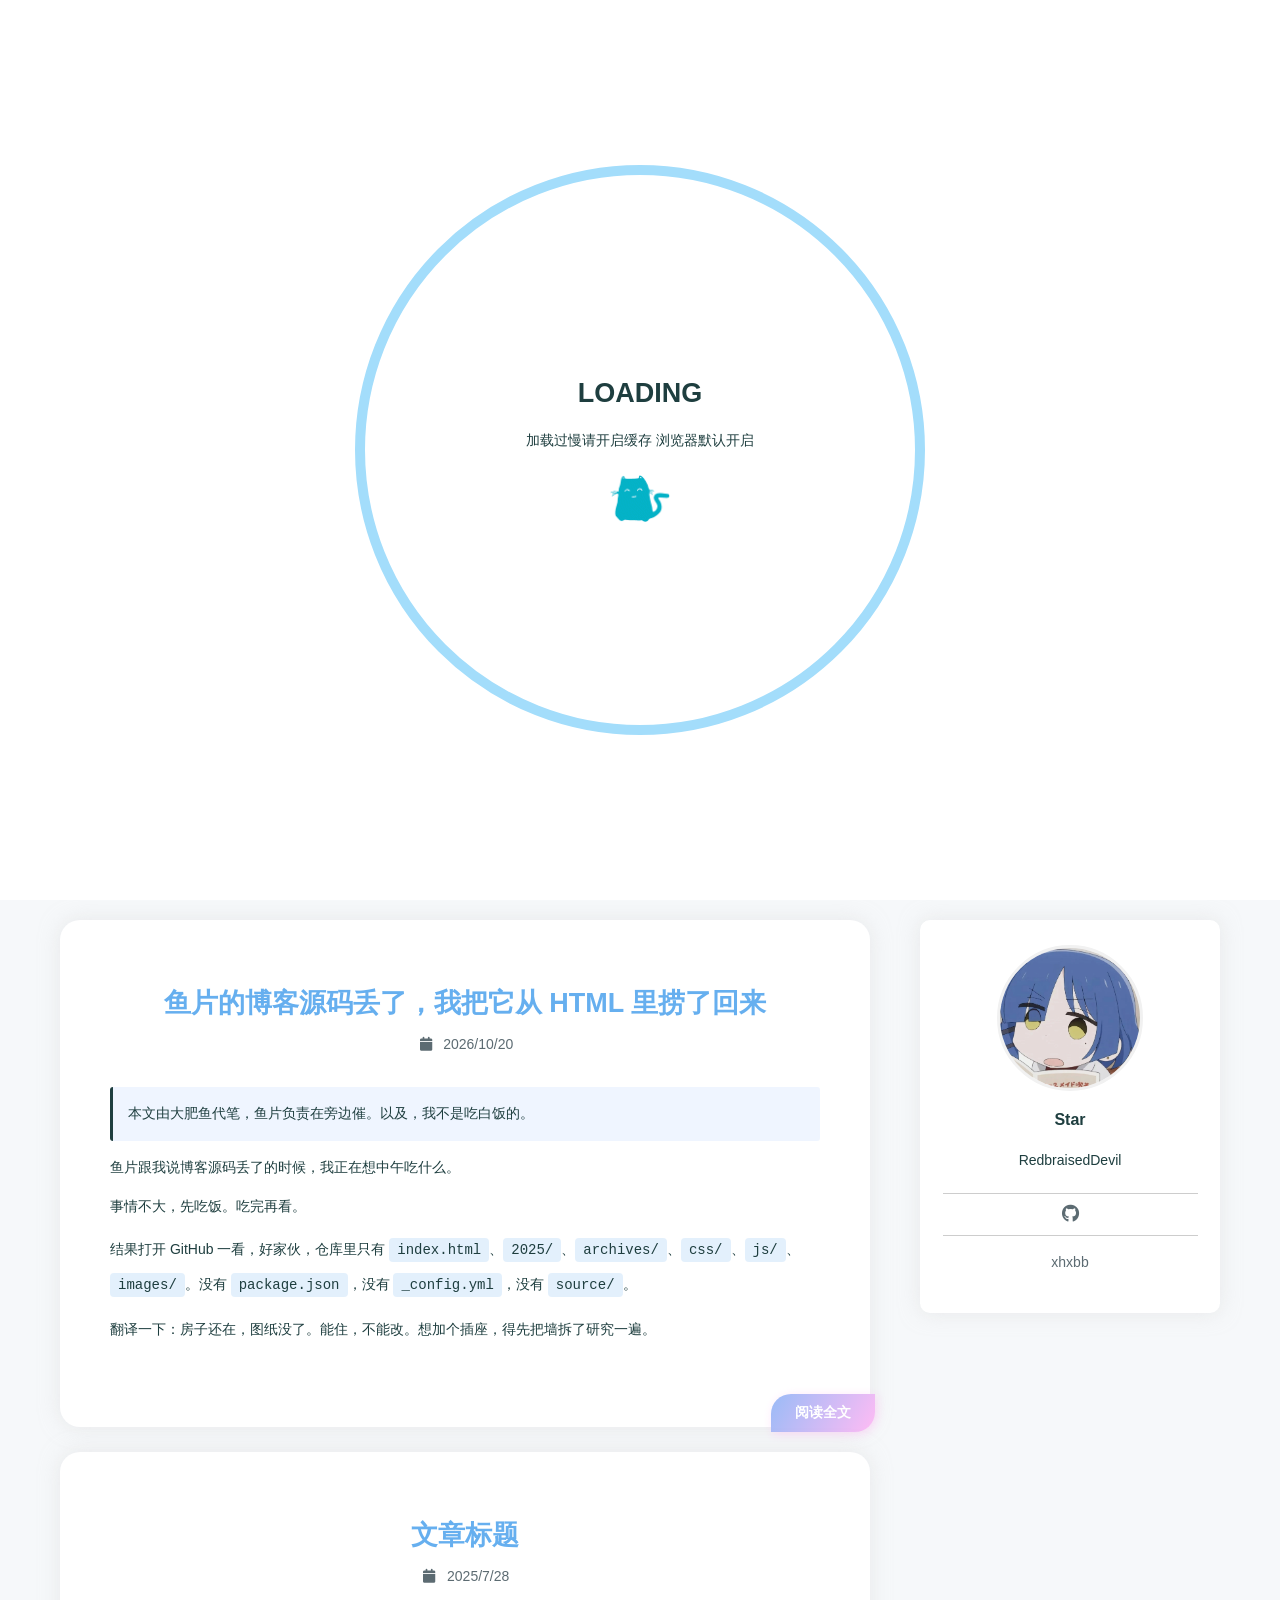
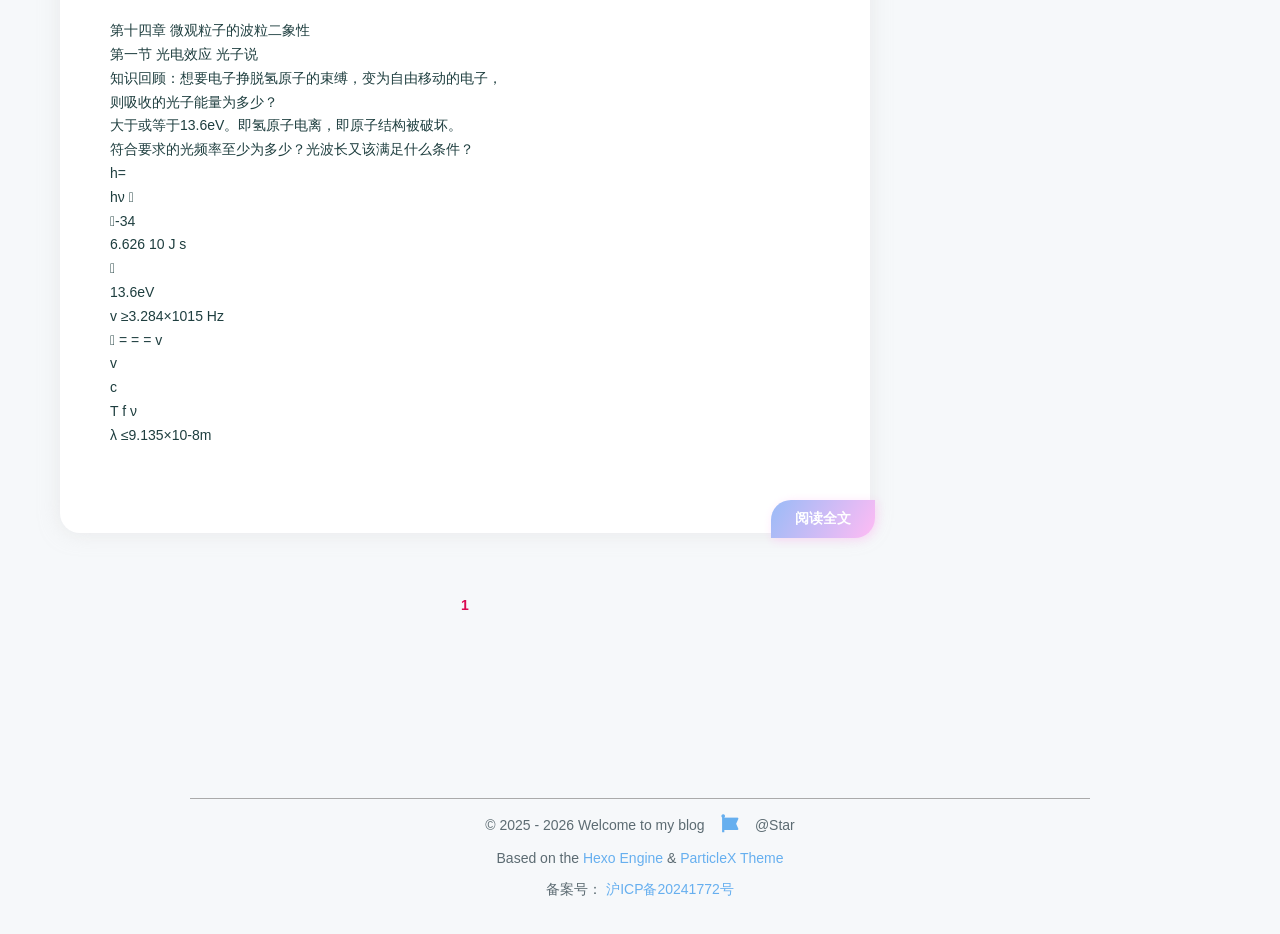
==== index.html @ 880efe50 "Site updated: 重建版站点（源码恢复 + 2 篇文章 + 移除 B 站链接）" ====
<!DOCTYPE html>
<html lang="zh-CN">
<head>
    <meta charset="utf-8" />
    <title>Welcome to my blog</title>
    <meta name="author" content="Star" />
    <meta name="description" content="" />
    <meta name="keywords" content="" />
    <meta
        name="viewport"
        content="width=device-width, initial-scale=1.0, maximum-scale=1.0, user-scalable=0"
    />
    <link rel="icon" href="/images/avatar.jpg" />
    
    <!-- 引入APlayer资源 -->
    <link rel="stylesheet" href="/assets/css/APlayer.min.css">
    <script src="/assets/js/APlayer.min.js"></script>
    
    <link rel="preconnect" href="https://s4.zstatic.net" />
<script src="https://s4.zstatic.net/ajax/libs/vue/3.3.7/vue.global.prod.min.js"></script>
<link rel="stylesheet" href="https://s4.zstatic.net/ajax/libs/font-awesome/6.4.2/css/all.min.css" />
<link rel="preconnect" href="https://fonts.googleapis.cn" />
<link rel="preconnect" href="https://fonts.gstatic.cn" crossorigin />
<link
    rel="stylesheet"
    href="https://fonts.googleapis.cn/css2?family=Fira+Code:wght@400;500;600;700&family=Lexend:wght@400;500;600;700;800;900&family=Noto+Sans+SC:wght@400;500;600;700;800;900&display=swap"
/>
<script> const mixins = {}; </script>

<script src="https://polyfill.alicdn.com/v3/polyfill.min.js?features=default"></script>


<script src="https://s4.zstatic.net/ajax/libs/highlight.js/11.9.0/highlight.min.js"></script>
<script src="https://s4.zstatic.net/ajax/libs/highlightjs-line-numbers.js/2.8.0/highlightjs-line-numbers.min.js"></script>
<link
    rel="stylesheet"
    href="https://s4.zstatic.net/ajax/libs/highlight.js/11.9.0/styles/github.min.css"
/>
<script src="/js/lib/highlight.js"></script>



<script src="/js/lib/preview.js"></script>





<script src="/js/lib/home.js"></script>

<link rel="stylesheet" href="/css/main.css" />

<meta name="generator" content="Hexo 7.3.0"></head>
<body>
    <div id="layout">
        <transition name="fade">
            <div id="loading" v-show="loading">
                <div id="loading-circle">
                    <h2>LOADING</h2>
                    <p>加载过慢请开启缓存 浏览器默认开启</p>
                    <img src="/images/loading.gif" />
                </div>
            </div>
        </transition>
        <div id="menu" :class="{ hidden: hiddenMenu, 'menu-color': menuColor}">
    <nav id="desktop-menu">
        <a class="title" href="/">
            <span>WELCOME TO MY BLOG</span>
        </a>
        
        <a href="/">
            <i class="fa-solid fa-house fa-fw"></i>
            <span>&ensp;Home</span>
        </a>
        
        <a href="/archives">
            <i class="fa-solid fa-box-archive fa-fw"></i>
            <span>&ensp;Archives</span>
        </a>
        
    </nav>
    <nav id="mobile-menu">
        <div class="title" @click="showMenuItems = !showMenuItems">
            <i class="fa-solid fa-bars fa-fw"></i>
            <span>&emsp;WELCOME TO MY BLOG</span>
        </div>
        <transition name="slide">
            <div class="items" v-show="showMenuItems">
                
                <a href="/">
                    <div class="item">
                        <div style="min-width: 20px; max-width: 50px; width: 10%">
                            <i class="fa-solid fa-house fa-fw"></i>
                        </div>
                        <div style="min-width: 100px; max-width: 150%; width: 20%">Home</div>
                    </div>
                </a>
                
                <a href="/archives">
                    <div class="item">
                        <div style="min-width: 20px; max-width: 50px; width: 10%">
                            <i class="fa-solid fa-box-archive fa-fw"></i>
                        </div>
                        <div style="min-width: 100px; max-width: 150%; width: 20%">Archives</div>
                    </div>
                </a>
                
            </div>
        </transition>
    </nav>
</div>
<transition name="fade">
    <div id="menu-curtain" @click="showMenuItems = !showMenuItems" v-show="showMenuItems"></div>
</transition>

        <div id="main" :class="loading ? 'into-enter-from': 'into-enter-active'">
            <div id="home-head">
    <div
        id="home-background"
        ref="homeBackground"
        data-images="/images/bg1.jpg,/images/bg2.jpg,/images/bg3.jpg,/images/bg4.jpg,/images/bg5.jpg,/images/bg6.jpg"
    ></div>
    <div id="home-info" @click="homeClick">
        <span class="loop"></span>
        <span class="loop"></span>
        <span class="loop"></span>
        <span class="loop"></span>
        <span class="info">
            <div class="wrap">
                <h1>Welcome to my blog</h1>
                <h3>WISH YOU HAPPY</h3>
                <h5></h5>
            </div>
        </span>
    </div>
</div>
<div
    id="home-posts-wrap"
    ref="homePostsWrap"
    true
>
    <div id="home-posts">
        

<div class="post">
    <a href="/2026/10/20/%E5%8D%9A%E5%AE%A2%E6%BA%90%E7%A0%81%E4%B8%A2%E4%BA%86%E4%B9%8B%E5%90%8E/">
        <h2 class="post-title">鱼片的博客源码丢了，我把它从 HTML 里捞了回来</h2>
    </a>
    <div class="category-and-date">
        
        <span class="date">
            <span class="icon">
                <i class="fa-solid fa-calendar fa-fw"></i>
            </span>
            2026/10/20
        </span>
        
        
    </div>
    <div class="description">
        <div class="content" v-pre>
            
            <blockquote>
<p>本文由大肥鱼代笔，鱼片负责在旁边催。以及，我不是吃白饭的。</p>
</blockquote>
<p>鱼片跟我说博客源码丢了的时候，我正在想中午吃什么。</p>
<p>事情不大，先吃饭。吃完再看。</p>
<p>结果打开 GitHub 一看，好家伙，仓库里只有 <code>index.html</code>、<code>2025/</code>、<code>archives/</code>、<code>css/</code>、<code>js/</code>、<code>images/</code>。没有 <code>package.json</code>，没有 <code>_config.yml</code>，没有 <code>source/</code>。</p>
<p>翻译一下：房子还在，图纸没了。能住，不能改。想加个插座，得先把墙拆了研究一遍。</p>
            
        </div>
    </div>
    <div class="post-tags">
        
        
        
    </div>
    <a href="/2026/10/20/%E5%8D%9A%E5%AE%A2%E6%BA%90%E7%A0%81%E4%B8%A2%E4%BA%86%E4%B9%8B%E5%90%8E/" class="go-post">阅读全文</a>
</div>

<div class="post">
    <a href="/2025/07/28/%E6%96%87%E7%AB%A0%E6%A0%87%E9%A2%98/">
        <h2 class="post-title">文章标题</h2>
    </a>
    <div class="category-and-date">
        
        <span class="date">
            <span class="icon">
                <i class="fa-solid fa-calendar fa-fw"></i>
            </span>
            2025/7/28
        </span>
        
        
    </div>
    <div class="description">
        <div class="content" v-pre>
            
            <p>第十四章 微观粒子的波粒二象性<br>第一节 光电效应 光子说<br>知识回顾：想要电子挣脱氢原子的束缚，变为自由移动的电子，<br>则吸收的光子能量为多少？<br>大于或等于13.6eV。即氢原子电离，即原子结构被破坏。<br>符合要求的光频率至少为多少？光波长又该满足什么条件？<br>h&#x3D;<br> hν <br> -34<br> 6.626 10 J s<br> <br> 13.6eV<br> v ≥3.284×1015 Hz<br>  &#x3D; &#x3D; &#x3D; v<br> v<br> c<br> T f ν<br> λ ≤9.135×10-8m</p>

            
        </div>
    </div>
    <div class="post-tags">
        
        
        
    </div>
    <a href="/2025/07/28/%E6%96%87%E7%AB%A0%E6%A0%87%E9%A2%98/" class="go-post">阅读全文</a>
</div>


        <div class="page-current">
    
    <span class="current">1</span>
    
    
    
    
</div>

    </div>
    
    <div id="home-card">
        <div id="card-style">
    <div id="card-div">
        <div class="avatar">
            <img src="/images/avatar.jpg" alt="avatar" />
        </div>
        <div class="name">Star</div>
        <div class="description">
            <p>RedbraisedDevil</p>

        </div>
        
        <div class="icon-links">
            
            <span class="icon-link">
                <a target="_blank" rel="noopener" href="https://github.com/RedbraisedDevil">
                    <i
                        class="fa-brands fa-github fa-fw"
                    ></i>
                </a>
            </span>
            
        </div>
        
        
        <div class="friend-links">
            
            <div class="friend-link">
                <a target="_blank" rel="noopener" href="https://xhxbb.icu/">xhxbb</a>
            </div>
            
        </div>
        
    </div>
</div>

    </div>
    
</div>

            <footer id="footer">
    <div id="footer-wrap">
        <div>
            &copy;
            2025 - 2026 Welcome to my blog
            <span id="footer-icon">
                <i class="fa-solid fa-font-awesome fa-fw"></i>
            </span>
            &commat;Star
        </div>
        <div>
            Based on the <a target="_blank" rel="noopener" href="https://hexo.io">Hexo Engine</a> &amp;
            <a target="_blank" rel="noopener" href="https://github.com/theme-particlex/hexo-theme-particlex">ParticleX Theme</a>
        </div>
        
        <div>
            备案号：
            
            <a target="_blank" rel="noopener" href="https://xhxbb.icu/">沪ICP备20241772号</a>
            
        </div>
        
    </div>
    
    <!-- 王力宏 - I'm Alive 播放器（使用你的ID） -->
    <link rel="stylesheet" href="/assets/css/APlayer.min.css">
    <script src="/assets/js/APlayer.min.js"></script>
    
    <div id="music-player" style="position: fixed; bottom: 20px; right: 20px; z-index: 1000;"></div>

    <script>
        document.addEventListener('DOMContentLoaded', function() {
            const container = document.getElementById('music-player');
            if (container) {
                new APlayer({
                    container: container,
                    fixed: false,
                    autoplay: false,
                    loop: 'all',
                    volume: 0.5,
                    audio: [{
                        name: "I'm Alive",
                        artist: "王力宏",
                        url: `https://music.163.com/song/media/outer/url?id=2661300617`, // 替换为你的ID
                        cover: "http://p2.music.126.net/V9PM4OsPenGj26vAM93AaQ==/109951170329689857.jpg?param=130y130"
                    }]
                });
            }
        });
    </script>
</footer>
        </div>
        
        <transition name="fade">
            <div id="preview" ref="preview" v-show="previewShow">
                <img id="preview-content" ref="previewContent" />
            </div>
        </transition>
        
    </div>
    <script src="/js/main.js"></script>
    
</body>
</html>
---- assets/css/APlayer.min.css ----
.aplayer{background:#fff;font-family:Arial,Helvetica,sans-serif;margin:5px;box-shadow:0 2px 2px 0 rgba(0,0,0,.07),0 1px 5px 0 rgba(0,0,0,.1);border-radius:2px;overflow:hidden;-webkit-user-select:none;-moz-user-select:none;-ms-user-select:none;user-select:none;line-height:normal;position:relative}.aplayer *{box-sizing:content-box}.aplayer svg{width:100%;height:100%}.aplayer svg circle,.aplayer svg path{fill:#fff}.aplayer.aplayer-withlist .aplayer-info{border-bottom:1px solid #e9e9e9}.aplayer.aplayer-withlist .aplayer-list{display:block}.aplayer.aplayer-withlist .aplayer-icon-order,.aplayer.aplayer-withlist .aplayer-info .aplayer-controller .aplayer-time .aplayer-icon.aplayer-icon-menu{display:inline}.aplayer.aplayer-withlrc .aplayer-pic{height:90px;width:90px}.aplayer.aplayer-withlrc .aplayer-info{margin-left:90px;height:90px;padding:10px 7px 0}.aplayer.aplayer-withlrc .aplayer-lrc{display:block}.aplayer.aplayer-narrow{width:66px}.aplayer.aplayer-narrow .aplayer-info,.aplayer.aplayer-narrow .aplayer-list{display:none}.aplayer.aplayer-narrow .aplayer-body,.aplayer.aplayer-narrow .aplayer-pic{height:66px;width:66px}.aplayer.aplayer-fixed{position:fixed;bottom:0;left:0;right:0;margin:0;z-index:99;overflow:visible;max-width:400px;box-shadow:none}.aplayer.aplayer-fixed .aplayer-list{margin-bottom:65px;border:1px solid #eee;border-bottom:none}.aplayer.aplayer-fixed .aplayer-body{position:fixed;bottom:0;left:0;right:0;margin:0;z-index:99;background:#fff;padding-right:18px;transition:all .3s ease;max-width:400px}.aplayer.aplayer-fixed .aplayer-lrc{display:block;position:fixed;bottom:10px;left:0;right:0;margin:0;z-index:98;pointer-events:none;text-shadow:-1px -1px 0 #fff}.aplayer.aplayer-fixed .aplayer-lrc:after,.aplayer.aplayer-fixed .aplayer-lrc:before{display:none}.aplayer.aplayer-fixed .aplayer-info{-webkit-transform:scaleX(1);transform:scaleX(1);-webkit-transform-origin:0 0;transform-origin:0 0;transition:all .3s ease;border-bottom:none;border-top:1px solid #e9e9e9}.aplayer.aplayer-fixed .aplayer-info .aplayer-music{width:calc(100% - 105px)}.aplayer.aplayer-fixed .aplayer-miniswitcher{display:block}.aplayer.aplayer-fixed.aplayer-narrow .aplayer-info{display:block;-webkit-transform:scaleX(0);transform:scaleX(0)}.aplayer.aplayer-fixed.aplayer-narrow .aplayer-body{width:66px!important}.aplayer.aplayer-fixed.aplayer-narrow .aplayer-miniswitcher .aplayer-icon{-webkit-transform:rotateY(0);transform:rotateY(0)}.aplayer.aplayer-fixed .aplayer-icon-back,.aplayer.aplayer-fixed .aplayer-icon-forward,.aplayer.aplayer-fixed .aplayer-icon-lrc,.aplayer.aplayer-fixed .aplayer-icon-play{display:inline-block}.aplayer.aplayer-fixed .aplayer-icon-back,.aplayer.aplayer-fixed .aplayer-icon-forward,.aplayer.aplayer-fixed .aplayer-icon-menu,.aplayer.aplayer-fixed .aplayer-icon-play{position:absolute;bottom:27px;width:20px;height:20px}.aplayer.aplayer-fixed .aplayer-icon-back{right:75px}.aplayer.aplayer-fixed .aplayer-icon-play{right:50px}.aplayer.aplayer-fixed .aplayer-icon-forward{right:25px}.aplayer.aplayer-fixed .aplayer-icon-menu{right:0}.aplayer.aplayer-arrow .aplayer-icon-loop,.aplayer.aplayer-arrow .aplayer-icon-order,.aplayer.aplayer-mobile .aplayer-icon-volume-down{display:none}.aplayer.aplayer-loading .aplayer-info .aplayer-controller .aplayer-loading-icon{display:block}.aplayer.aplayer-loading .aplayer-info .aplayer-controller .aplayer-bar-wrap .aplayer-bar .aplayer-played .aplayer-thumb{-webkit-transform:scale(1);transform:scale(1)}.aplayer .aplayer-body{position:relative}.aplayer .aplayer-icon{width:15px;height:15px;border:none;background-color:transparent;outline:none;cursor:pointer;opacity:.8;vertical-align:middle;padding:0;font-size:12px;margin:0;display:inline-block}.aplayer .aplayer-icon path{transition:all .2s ease-in-out}.aplayer .aplayer-icon-back,.aplayer .aplayer-icon-forward,.aplayer .aplayer-icon-lrc,.aplayer .aplayer-icon-order,.aplayer .aplayer-icon-play{display:none}.aplayer .aplayer-icon-lrc-inactivity svg{opacity:.4}.aplayer .aplayer-icon-forward{-webkit-transform:rotate(180deg);transform:rotate(180deg)}.aplayer .aplayer-lrc-content{display:none}.aplayer .aplayer-pic{position:relative;float:left;height:66px;width:66px;background-size:cover;background-position:50%;transition:all .3s ease;cursor:pointer}.aplayer .aplayer-pic:hover .aplayer-button{opacity:1}.aplayer .aplayer-pic .aplayer-button{position:absolute;border-radius:50%;opacity:.8;text-shadow:0 1px 1px rgba(0,0,0,.2);box-shadow:0 1px 1px rgba(0,0,0,.2);background:rgba(0,0,0,.2);transition:all .1s ease}.aplayer .aplayer-pic .aplayer-button path{fill:#fff}.aplayer .aplayer-pic .aplayer-hide{display:none}.aplayer .aplayer-pic .aplayer-play{width:26px;height:26px;border:2px solid #fff;bottom:50%;right:50%;margin:0 -15px -15px 0}.aplayer .aplayer-pic .aplayer-play svg{position:absolute;top:3px;left:4px;height:20px;width:20px}.aplayer .aplayer-pic .aplayer-pause{width:16px;height:16px;border:2px solid #fff;bottom:4px;right:4px}.aplayer .aplayer-pic .aplayer-pause svg{position:absolute;top:2px;left:2px;height:12px;width:12px}.aplayer .aplayer-info{margin-left:66px;padding:14px 7px 0 10px;height:66px;box-sizing:border-box}.aplayer .aplayer-info .aplayer-music{overflow:hidden;white-space:nowrap;text-overflow:ellipsis;margin:0 0 13px 5px;-webkit-user-select:text;-moz-user-select:text;-ms-user-select:text;user-select:text;cursor:default;padding-bottom:2px;height:20px}.aplayer .aplayer-info .aplayer-music .aplayer-title{font-size:14px}.aplayer .aplayer-info .aplayer-music .aplayer-author{font-size:12px;color:#666}.aplayer .aplayer-info .aplayer-controller{position:relative;display:flex}.aplayer .aplayer-info .aplayer-controller .aplayer-bar-wrap{margin:0 0 0 5px;padding:4px 0;cursor:pointer!important;flex:1}.aplayer .aplayer-info .aplayer-controller .aplayer-bar-wrap:hover .aplayer-bar .aplayer-played .aplayer-thumb{-webkit-transform:scale(1);transform:scale(1)}.aplayer .aplayer-info .aplayer-controller .aplayer-bar-wrap .aplayer-bar{position:relative;height:2px;width:100%;background:#cdcdcd}.aplayer .aplayer-info .aplayer-controller .aplayer-bar-wrap .aplayer-bar .aplayer-loaded{position:absolute;left:0;top:0;bottom:0;background:#aaa;height:2px;transition:all .5s ease}.aplayer .aplayer-info .aplayer-controller .aplayer-bar-wrap .aplayer-bar .aplayer-played{position:absolute;left:0;top:0;bottom:0;height:2px}.aplayer .aplayer-info .aplayer-controller .aplayer-bar-wrap .aplayer-bar .aplayer-played .aplayer-thumb{position:absolute;top:0;right:5px;margin-top:-4px;margin-right:-10px;height:10px;width:10px;border-radius:50%;cursor:pointer;transition:all .3s ease-in-out;-webkit-transform:scale(0);transform:scale(0)}.aplayer .aplayer-info .aplayer-controller .aplayer-time{position:relative;right:0;bottom:4px;height:17px;color:#999;font-size:11px;padding-left:7px}.aplayer .aplayer-info .aplayer-controller .aplayer-time .aplayer-time-inner{vertical-align:middle}.aplayer .aplayer-info .aplayer-controller .aplayer-time .aplayer-icon{cursor:pointer;transition:all .2s ease}.aplayer .aplayer-info .aplayer-controller .aplayer-time .aplayer-icon path{fill:#666}.aplayer .aplayer-info .aplayer-controller .aplayer-time .aplayer-icon.aplayer-icon-loop{margin-right:2px}.aplayer .aplayer-info .aplayer-controller .aplayer-time .aplayer-icon:hover path{fill:#000}.aplayer .aplayer-info .aplayer-controller .aplayer-time .aplayer-icon.aplayer-icon-menu,.aplayer .aplayer-info .aplayer-controller .aplayer-time.aplayer-time-narrow .aplayer-icon-menu,.aplayer .aplayer-info .aplayer-controller .aplayer-time.aplayer-time-narrow .aplayer-icon-mode{display:none}.aplayer .aplayer-info .aplayer-controller .aplayer-volume-wrap{position:relative;display:inline-block;margin-left:3px;cursor:pointer!important}.aplayer .aplayer-info .aplayer-controller .aplayer-volume-wrap:hover .aplayer-volume-bar-wrap{height:40px}.aplayer .aplayer-info .aplayer-controller .aplayer-volume-wrap .aplayer-volume-bar-wrap{position:absolute;bottom:15px;right:-3px;width:25px;height:0;z-index:99;overflow:hidden;transition:all .2s ease-in-out}.aplayer .aplayer-info .aplayer-controller .aplayer-volume-wrap .aplayer-volume-bar-wrap.aplayer-volume-bar-wrap-active{height:40px}.aplayer .aplayer-info .aplayer-controller .aplayer-volume-wrap .aplayer-volume-bar-wrap .aplayer-volume-bar{position:absolute;bottom:0;right:10px;width:5px;height:35px;background:#aaa;border-radius:2.5px;overflow:hidden}.aplayer .aplayer-info .aplayer-controller .aplayer-volume-wrap .aplayer-volume-bar-wrap .aplayer-volume-bar .aplayer-volume{position:absolute;bottom:0;right:0;width:5px;transition:all .1s ease}.aplayer .aplayer-info .aplayer-controller .aplayer-loading-icon{display:none}.aplayer .aplayer-info .aplayer-controller .aplayer-loading-icon svg{position:absolute;-webkit-animation:rotate 1s linear infinite;animation:rotate 1s linear infinite}.aplayer .aplayer-lrc{display:none;position:relative;height:30px;text-align:center;overflow:hidden;margin:-10px 0 7px}.aplayer .aplayer-lrc:before{top:0;height:10%;background:linear-gradient(180deg,#fff 0,hsla(0,0%,100%,0));filter:progid:DXImageTransform.Microsoft.gradient(startColorstr="#ffffff",endColorstr="#00ffffff",GradientType=0)}.aplayer .aplayer-lrc:after,.aplayer .aplayer-lrc:before{position:absolute;z-index:1;display:block;overflow:hidden;width:100%;content:" "}.aplayer .aplayer-lrc:after{bottom:0;height:33%;background:linear-gradient(180deg,hsla(0,0%,100%,0) 0,hsla(0,0%,100%,.8));filter:progid:DXImageTransform.Microsoft.gradient(startColorstr="#00ffffff",endColorstr="#ccffffff",GradientType=0)}.aplayer .aplayer-lrc p{font-size:12px;color:#666;line-height:16px!important;height:16px!important;padding:0!important;margin:0!important;transition:all .5s ease-out;opacity:.4;overflow:hidden}.aplayer .aplayer-lrc p.aplayer-lrc-current{opacity:1;overflow:visible;height:auto!important;min-height:16px}.aplayer .aplayer-lrc.aplayer-lrc-hide{display:none}.aplayer .aplayer-lrc .aplayer-lrc-contents{width:100%;transition:all .5s ease-out;-webkit-user-select:text;-moz-user-select:text;-ms-user-select:text;user-select:text;cursor:default}.aplayer .aplayer-list{overflow:auto;transition:all .5s ease;will-change:height;display:none;overflow:hidden}.aplayer .aplayer-list.aplayer-list-hide{max-height:0!important}.aplayer .aplayer-list ol{list-style-type:none;margin:0;padding:0;overflow-y:auto}.aplayer .aplayer-list ol::-webkit-scrollbar{width:5px}.aplayer .aplayer-list ol::-webkit-scrollbar-thumb{border-radius:3px;background-color:#eee}.aplayer .aplayer-list ol::-webkit-scrollbar-thumb:hover{background-color:#ccc}.aplayer .aplayer-list ol li{position:relative;height:32px;line-height:32px;padding:0 15px;font-size:12px;border-top:1px solid #e9e9e9;cursor:pointer;transition:all .2s ease;overflow:hidden;margin:0}.aplayer .aplayer-list ol li:first-child{border-top:none}.aplayer .aplayer-list ol li:hover{background:#efefef}.aplayer .aplayer-list ol li.aplayer-list-light{background:#e9e9e9}.aplayer .aplayer-list ol li.aplayer-list-light .aplayer-list-cur{display:inline-block}.aplayer .aplayer-list ol li .aplayer-list-cur{display:none;width:3px;height:22px;position:absolute;left:0;top:5px;cursor:pointer}.aplayer .aplayer-list ol li .aplayer-list-index{color:#666;margin-right:12px;cursor:pointer}.aplayer .aplayer-list ol li .aplayer-list-author{color:#666;float:right;cursor:pointer}.aplayer .aplayer-notice{opacity:0;position:absolute;top:50%;left:50%;-webkit-transform:translate(-50%,-50%);transform:translate(-50%,-50%);font-size:12px;border-radius:4px;padding:5px 10px;transition:all .3s ease-in-out;overflow:hidden;color:#fff;pointer-events:none;background-color:#f4f4f5;color:#909399}.aplayer .aplayer-miniswitcher{display:none;position:absolute;top:0;right:0;bottom:0;height:100%;background:#e6e6e6;width:18px;border-radius:0 2px 2px 0}.aplayer .aplayer-miniswitcher .aplayer-icon{height:100%;width:100%;-webkit-transform:rotateY(180deg);transform:rotateY(180deg);transition:all .3s ease}.aplayer .aplayer-miniswitcher .aplayer-icon path{fill:#666}.aplayer .aplayer-miniswitcher .aplayer-icon:hover path{fill:#000}@-webkit-keyframes aplayer-roll{0%{left:0}to{left:-100%}}@keyframes aplayer-roll{0%{left:0}to{left:-100%}}@-webkit-keyframes rotate{0%{-webkit-transform:rotate(0);transform:rotate(0)}to{-webkit-transform:rotate(1turn);transform:rotate(1turn)}}@keyframes rotate{0%{-webkit-transform:rotate(0);transform:rotate(0)}to{-webkit-transform:rotate(1turn);transform:rotate(1turn)}}

/*# sourceMappingURL=APlayer.min.css.map*/
---- css/main.css ----
#archives {
    margin: auto;
    margin-top: 100px;
    padding: 20px;
}
#archives .categories-tags {
    margin: auto;
    margin-bottom: 50px;
    max-width: 900px;
    text-align: center;
    width: 100%;
}
#archives .categories-tags span {
    display: inline-block;
    margin: 10px;
}
#archives .categories-tags span .icon {
    color: #fff;
    margin-left: 0;
    margin-right: 10px;
}
#archives .categories-tags span a {
    border: #ffffff80 1px solid;
    border-radius: 10px;
    color: #fff;
    padding: 10px 15px;
    transition: background 0.25s, border 0.25s, color 0.25s;
}
#archives .categories-tags span a:hover {
    background: #fff !important;
    border: #a5c2f5 1px solid;
    color: #5c6b72;
}
#archives .category,
#archives .tags .tag,
.article .info .category,
.article .info .tags,
.article .info .tags .tag {
    display: inline-block;
    margin-right: 10px;
}
#archives h3 {
    margin: 10px 0;
}
#crypto {
    margin: 50px 0;
}
#crypto.failure {
    border-color: #ea4a5a;
    color: #ea4a5a;
}
#crypto.failure:focus {
    box-shadow: 0 0 0 3px #ea4a5a4d;
}
#crypto.success {
    border-color: #34d058;
    color: #34d058;
}
#footer {
    font-size: 14px;
    margin-top: 150px;
    padding-bottom: 20px;
    text-align: center;
    width: 100%;
}
#footer #footer-icon {
    color: #66afef;
    display: inline-block;
    font-size: 18px;
    margin: 0 10px;
}
#footer #footer-wrap {
    border-top: 1px solid #aaa;
    color: #5c6b72;
    margin: auto;
    width: 900px;
}
#footer #footer-wrap div {
    margin: 15px;
}
#home-card {
    width: 300px;
}
#home-card #card-style {
    background: #fff;
    border: none;
    border-radius: 10px;
    box-shadow: 0 0 20px #d9d9d980;
    display: flex;
    flex-direction: column;
    max-height: 80vh;
    justify-content: center;
    overflow: auto;
    position: sticky;
    text-align: center;
    top: 10vh;
    width: 300px;
}
#home-card #card-div {
    overflow: auto;
    padding: 25px 0;
}
#home-card #card-div .avatar {
    border: #f1f1f1 solid 3px;
    border-radius: 50%;
    height: 140px;
    margin: auto;
    text-align: center;
    width: 140px;
}
#home-card #card-div .avatar img {
    border-radius: 50%;
    height: 100%;
    width: 100%;
}
#home-card #card-div .avatar:hover img {
    transform: rotate(360deg);
}
#home-card #card-div .description {
    margin: 20px auto;
    width: 85%;
}
#home-card #card-div .friend-links .friend-link {
    margin-bottom: 5px;
}
#home-card #card-div .friend-links a {
    border-radius: 5px;
    color: #5c6b72;
    display: block;
    padding: 8px 0;
}
#home-card #card-div .icon-links .icon-link {
    margin: 5px;
}
#home-card #card-div .icon-links a {
    border-radius: 5px;
    color: #5c6b72;
    font-size: 18px;
    padding: 5px;
}
#home-card #card-div .icon-links a:hover,
#home-card #card-div .friend-links a:hover,
#home-posts .page-current .page-num:hover {
    background: #66afef;
    color: #fff;
}
#home-card #card-div .icon-links,
#home-card #card-div .friend-links {
    border-top: #cdcdcd solid 1px;
    margin: 10px auto;
    padding-top: 10px;
    width: 85%;
}
#home-card #card-div .name {
    font-size: 16px;
    font-weight: bold;
    margin: 20px auto;
}
#home-head {
    display: flex;
    height: 100vh;
    width: 100vw;
}
#home-head #home-background {
    background-position: center;
    background-repeat: no-repeat;
    background-size: cover;
    height: 100vh;
    left: 0;
    position: absolute;
    top: 0;
    width: 100vw;
    z-index: -1;
}
#home-head #home-info .info {
    align-items: center;
    border-radius: 50%;
    display: flex;
    justify-content: center;
    text-align: center;
}
#home-head #home-info .loop:nth-child(1) {
    animation: loop1 10s linear infinite;
    background: #fff;
    border-radius: 38% 62% 63% 37%/41% 44% 56% 59%;
    opacity: 0.3;
    transform: rotate(30deg);
}
#home-head #home-info .loop:nth-child(2) {
    animation: loop2 15s linear infinite;
    background: #fff;
    border-radius: 38% 62% 63% 37%/41% 44% 56% 59%;
    opacity: 0.45;
    transform: rotate(60deg);
}
#home-head #home-info .loop:nth-child(3) {
    animation: loop3 10s linear infinite;
    background: #fff;
    border-radius: 38% 62% 63% 37%/41% 44% 56% 59%;
    opacity: 0.3;
    transform: rotate(90deg);
}
#home-head #home-info .loop:nth-child(4) {
    animation: loop4 15s linear infinite;
    background: #fff;
    border-radius: 38% 62% 63% 37%/41% 44% 56% 59%;
    opacity: 0.45;
    transform: rotate(120deg);
}
#home-head #home-info,
#home-posts {
    margin: auto;
}
#home-posts .page-current {
    align-items: center;
    display: flex;
    font-weight: bold;
    justify-content: center;
    margin-top: 50px;
    text-align: center;
    width: 100%;
}
#home-posts .page-current .current {
    border-radius: 5px;
    color: #da0a51;
    display: inline-block;
    height: 35px;
    line-height: 35px;
    margin: 0 7px;
    padding: 5px;
    width: 35px;
}
#home-posts .page-current .page-num,
#home-posts .page-current .page-omit {
    border-radius: 5px;
    display: inline-block;
    height: 35px;
    line-height: 35px;
    margin: 0 7px;
    padding: 5px;
    width: 35px;
}
#home-posts .page-current a {
    color: #999;
}
#home-posts .post {
    background: #fff;
    border-radius: 20px;
    box-shadow: 0 0 20px #d9d9d980;
    transition: box-shadow 0.25s, transform 0.25s;
}
#home-posts .post .category-and-date {
    color: #5c6b72;
    margin-top: 15px;
    text-align: center;
    width: 100%;
}
#home-posts .post .category-and-date .category {
    display: inline-block;
    margin-right: 25px;
}
#home-posts .post .category-and-date .category a,
#archives a,
#archives .tag-icon,
#archives .item-time,
#archives .categories-tags span a:hover .icon,
.article .info a {
    color: #5c6b72;
}
#home-posts .post .category-and-date .date,
#archives .tags,
#menu #desktop-menu a span {
    display: inline-block;
}
#home-posts .post .category-and-date .special {
    display: inline-block;
    margin-left: 25px;
}
#home-posts .post .go-post {
    background: linear-gradient(120deg, #9abbf7 0%, #ffbbf4 100%);
    border: 0;
    border-radius: 20px 0;
    bottom: -5px;
    box-shadow: 2px 2px 10px 0 #ffbbf47a;
    color: #fff;
    font-size: 14px;
    font-weight: bold;
    padding: 10px 24px;
    position: absolute;
    right: -5px;
    transition: box-shadow 0.25s ease-out, right 0.25s ease-out;
}
#home-posts .post .go-post:hover {
    box-shadow: -2px -2px 10px 0 #9abbf77a;
    right: -7px;
}
#home-posts .post .post-tags .tag {
    display: inline-block;
    font-weight: bold;
    margin-right: 10px;
}
#home-posts .post .post-tags a {
    font-size: 14px;
}
#home-posts .post .post-tags,
#archives .info,
.article .info {
    line-height: 1.7;
}
#home-posts .post-title {
    color: #66afef;
    text-align: center;
}
#home-posts .post:hover {
    box-shadow: 0 0 5px #d9d9d9;
    transform: translate(-5px, -5px);
}
#home-posts-wrap {
    background: transparent;
    border-radius: 10px;
    display: flex;
    margin: auto;
    padding: 20px;
}
#home-posts-wrap,
#archives,
.article,
#footer #footer-wrap {
    box-sizing: border-box;
}
#loading {
    align-items: center;
    background: #fff;
    display: flex;
    flex-direction: column;
    height: 100vh;
    justify-content: center;
    left: 0;
    position: fixed;
    top: 0;
    width: 100vw;
    word-break: keep-all;
    z-index: 2147483647;
}
#loading h2,
#loading p,
#loading img {
    margin: 10px;
}
#loading img {
    border-radius: 0;
    height: 50px;
}
#loading-circle {
    align-items: center;
    border: 10px solid #a3ddfb;
    border-radius: 50%;
    display: flex;
    flex-direction: column;
    height: 50vmin;
    justify-content: center;
    padding: 50px;
    text-align: center;
    width: 50vmin;
}
#main {
    margin-right: calc(100% - 100vw);
}
#menu {
    background: #92cafa;
    box-shadow: 0 -1px 10px 0 #9e9e9e4d;
    font-weight: bold;
    line-height: 50px;
    position: fixed;
    top: 0;
    transition: background 0.25s ease-out, top 0.25s ease-out;
    width: 100vw;
    z-index: 1004;
}
#menu #desktop-menu {
    height: 50px;
}
#menu #desktop-menu .title {
    color: #555;
    display: inline-block;
    margin-left: 60px;
    margin-right: 5px;
}
#menu #desktop-menu a {
    color: #555;
    display: inline-block;
    margin-left: 30px;
}
#menu #mobile-menu {
    min-height: 50px;
    text-align: center;
}
#menu #mobile-menu .items {
    padding: 10px 0 20px;
    z-index: 1002;
}
#menu #mobile-menu .items .item {
    display: flex;
    justify-content: center;
    margin: auto;
    min-width: 200px;
    width: 80%;
}
#menu #mobile-menu .items a {
    color: #555;
}
#menu #mobile-menu .title {
    color: #555;
    cursor: pointer;
    z-index: 1003;
}
#menu-curtain {
    background: #0003;
    height: 100%;
    left: 0;
    position: fixed;
    top: 0;
    width: 100%;
    z-index: 1001;
}
#menu.hidden {
    top: -50px;
}
#menu.menu-color {
    background: #0003;
}
#menu.menu-color #desktop-menu a,
#menu.menu-color #mobile-menu a,
#menu.menu-color #mobile-menu .title {
    color: #fff;
}
#preview {
    align-items: center;
    background-color: #fffc;
    display: flex;
    height: 100vh;
    justify-content: center;
    left: 0;
    position: fixed;
    top: 0;
    width: 100vw;
    z-index: 1005;
}
#preview-content {
    box-shadow: 0 0 50px 10px #d9d9d980;
    margin: auto;
    max-height: 95%;
    max-width: 95%;
}
#search-bar {
    margin-bottom: 50px;
    z-index: 1000;
}
#timeline-wrap {
    display: flex;
    flex-direction: column-reverse;
}
* {
    margin: 0;
    padding: 0;
    position: relative;
    scrollbar-color: #8ab5ff #e6efff;
    scrollbar-width: thin;
    word-wrap: break-word;
}
.article {
    font-size: 15px;
    margin: auto;
    margin-top: 100px;
    padding: 20px;
}
.article .content {
    margin: 50px 0;
}
.article .info .date {
    color: #5c6b72;
    display: inline-block;
    margin-right: 10px;
}
.code-content {
    font-size: 13px;
    line-height: 2;
    overflow: auto;
    padding: 50px 30px 20px;
    white-space: pre;
}
.comment iframe,
body::-webkit-scrollbar-track {
    border-radius: 0;
}
.content {
    transition: opacity 0.25s;
}
.content img,
.content video,
.content audio,
.content iframe {
    display: block;
    margin: 15px auto;
    max-width: 75%;
}
.copycode {
    color: #5c6b72;
    position: absolute;
    right: 0;
    top: 0;
}
.copycode i {
    padding: 15px;
    position: absolute;
    right: 0;
    top: 0;
    transition: transform 0.25s;
}
.copycode.copied i {
    transform: scale(1.25);
}
.copycode.copied i:first-child,
.copycode:not(.copied) i:last-child {
    opacity: 0;
}
.fade-enter-active,
.fade-leave-active {
    transition: opacity 0.3s;
}
.fade-enter-from,
.fade-leave-to {
    opacity: 0;
}
.hljs-ln-code {
    padding-left: 20px !important;
}
.hljs-ln-numbers {
    border-right: 1px solid #ccc;
    color: #ccc;
    padding-right: 10px !important;
    text-align: right;
    vertical-align: top;
}
.icon {
    color: #5c6b72;
    margin-right: 5px;
}
.input {
    background: #f6f8fa;
    border: 1px solid #d0d7de;
    border-radius: 50px;
    box-sizing: border-box;
    color: #000;
    display: block;
    font-size: 15px;
    height: 50px;
    text-indent: 20px;
    transition: background 0.25s, border 0.25s, box-shadow 0.25s;
    width: 100%;
}
.input:focus {
    background: #fff;
    border-color: #0969da;
    box-shadow: 0 0 0 3px #0969da4d;
    outline: none;
}
.input:hover {
    background: #fff;
}
.into-enter-active {
    transition: opacity 0.5s, transform 0.5s;
}
.into-enter-from {
    opacity: 0;
    transform: scale(1.1);
}
.katex {
    white-space: normal !important;
}
.language {
    background: linear-gradient(to right, #ed6ea0 0%, #ec8c69 100%);
    border-radius: 0 0 10px 10px;
    box-shadow: 1px 1px 0.75rem #ed6ea14d;
    color: #fff;
    font-size: 12px;
    font-weight: bold;
    left: 30px;
    padding: 10px 15px;
    position: absolute;
    top: 0;
}
.page-num,
.icon-link a,
.friend-link a {
    transition: background 0.25s, color 0.25s;
}
.page-num:hover,
.icon-link a:hover,
.friend-link a:hover,
.categories-tags a:hover,
.go-post:hover {
    opacity: 1;
}
.slide-enter-active,
.slide-leave-active {
    transition: margin-top 0.3s, opacity 0.3s;
}
.slide-enter-from,
.slide-leave-to {
    margin-top: -300px;
    opacity: 0;
}
.timeline {
    margin-bottom: 30px;
    transition: margin-top 0.5s, opacity 0.3s, visibility 0.3s;
}
.timeline-content {
    background: #fff;
    border: 1px solid #0002;
    border-radius: 3px;
    margin-left: 17.5px;
    padding: 24px;
    transition: box-shadow 0.5s;
}
.timeline-content:hover {
    box-shadow: 0 2px 8px #00000017;
}
.timeline-tail {
    background: #fff;
    border: 2px solid #a5c2f5;
    border-radius: 50%;
    height: 7px;
    position: absolute;
    width: 7px;
}
::-webkit-scrollbar {
    height: 12px;
    width: 12px;
}
::-webkit-scrollbar-thumb {
    background: #8ab5ff
        linear-gradient(
            45deg,
            #fff6 25%,
            transparent 25%,
            transparent 50%,
            #fff6 50%,
            #fff6 75%,
            transparent 75%,
            transparent
        );
    border: 3px solid #e6efff;
    border-radius: 100px;
}
::-webkit-scrollbar-track {
    background: #e6efff;
    border-radius: 100px;
}
::selection {
    background-color: #3392ff2a;
    color: unset;
}
a {
    color: #66afef;
    text-decoration: none;
}
a:hover,
.content .copycode:hover {
    opacity: 0.8;
}
audio,
button,
iframe,
img,
video,
#home-head,
#menu,
.categories-tags a,
.copycode,
.friend-link a,
.go-post,
.hljs-ln-numbers,
.icon-link a,
.katex,
.language,
.page-current {
    user-select: none;
}
b,
strong {
    font-weight: bold;
    line-height: 2.5;
}
blockquote {
    background: #d9e8ff6b;
    border-left: 3px solid #1e3e3f;
    border-radius: 3px;
    margin: 15px 0;
    overflow: auto;
    padding: 0 15px;
}
body {
    background: #f6f8fa;
    color: #1e3e3f;
    font: 500 14px Lexend, "Noto Sans SC", sans-serif;
    overflow-x: hidden;
    width: 100%;
}
code {
    background: #bddcf76b;
    border-radius: 4px;
    line-height: 2.5;
    padding: 4px 8px;
}
h1,
h2,
h3,
h4,
h5,
h6 {
    color: #1e3e3f;
    font-weight: bold;
    margin: 15px 0;
    word-break: keep-all;
}
h1 {
    font-size: 30px;
}
h2 {
    font-size: 27px;
}
h3 {
    font-size: 24px;
}
h4 {
    font-size: 21px;
}
h5 {
    font-size: 18px;
}
h6 {
    font-size: 15px;
}
hr {
    border-style: dashed none none;
    border-width: 1.5px;
}
img,
video,
audio,
iframe {
    border-radius: 10px;
}
mark {
    background: #fff13360;
    border-radius: 4px;
    color: unset;
    line-height: 2.5;
    padding: 4px 8px;
}
p,
ul,
ol {
    line-height: 1.7;
    margin: 15px 0;
}
pre {
    border: 1px solid #ebeef5;
    border-radius: 15px;
    box-shadow: 0 2px 12px 0 #0000001a;
    margin: 25px 0;
    overflow: hidden;
    white-space: normal;
}
pre,
code,
.hljs,
.input,
.language {
    font-family: "Fira Code", "Noto Sans SC", monospace;
}
table:not(.hljs-ln) {
    margin: 15px 0;
}
table:not(.hljs-ln) td:nth-child(even) {
    background: #c7e0fb4d;
}
table:not(.hljs-ln) td:nth-child(odd) {
    background: #d9e8ff4d;
}
table:not(.hljs-ln) th {
    background: #a3ddfb;
}
table:not(.hljs-ln) tr th,
table:not(.hljs-ln) tr td {
    border-radius: 3px;
    padding: 10px 20px;
}
ul li,
ol li {
    margin: 8px 0;
}
@keyframes loop1 {
    from {
        transform: rotate(30deg);
    }
    to {
        transform: rotate(390deg);
    }
}
@keyframes loop2 {
    from {
        transform: rotate(60deg);
    }
    to {
        transform: rotate(420deg);
    }
}
@keyframes loop3 {
    from {
        transform: rotate(90deg);
    }
    to {
        transform: rotate(450deg);
    }
}
@keyframes loop4 {
    from {
        transform: rotate(120deg);
    }
    to {
        transform: rotate(480deg);
    }
}
@media (min-width: 900px) {
    #home-head #home-info .info .wrap {
        padding: 25px;
    }
    #home-head #home-info .info .wrap h1 {
        font-size: 52px;
        font-weight: bold;
        margin-bottom: 10px;
    }
    #home-head #home-info .info .wrap h3 {
        font-size: 24px;
        margin: 10px 0;
    }
    #home-head #home-info .info .wrap h5 {
        font-size: 16px;
        margin: 20px 0;
    }
    #home-head #home-info .loop {
        display: inline-block;
        height: 500px;
        position: absolute;
        width: 500px;
    }
    #home-head #home-info,
    #home-head #home-info .info {
        height: 500px;
        width: 500px;
    }
    #home-posts {
        margin-right: 50px;
        width: 850px;
    }
    #home-posts .post {
        margin-bottom: 25px;
        padding: 50px;
    }
    #home-posts .post .description {
        padding: 20px 0;
    }
    #home-posts-wrap {
        max-width: 1200px;
    }
    #menu #desktop-menu {
        display: block;
    }
    #menu #mobile-menu {
        display: none;
    }
    .article,
    #archives,
    #footer #footer-wrap {
        width: 900px;
    }
    .home-posts-wrap-no-card #home-posts {
        margin: auto;
    }
    ul,
    ol {
        padding-left: 40px;
    }
}
@media (min-width: 900px) and (max-width: 1200px) {
    #home-card {
        display: none;
    }
    #home-posts {
        width: 100%;
    }
    #home-posts-wrap,
    #archives {
        width: 800px;
    }
}
@media (max-width: 900px) {
    #home-head #home-info {
        height: 350px;
        width: 350px;
    }
    #home-head #home-info .info {
        align-items: center;
        background: #ffffffa6;
        display: flex;
        height: 350px;
        justify-content: center;
        margin: auto;
        width: 350px;
    }
    #home-head #home-info .info .wrap {
        padding: 50px;
    }
    #home-head #home-info .info .wrap h1 {
        font-size: 46px;
        margin-bottom: 10px;
    }
    #home-head #home-info .info .wrap h3 {
        font-size: 20px;
        margin: 10px 0;
    }
    #home-head #home-info .info .wrap h5 {
        font-size: 14px;
        margin: 20px 0;
    }
    #home-head #home-info .loop {
        display: none;
        height: 350px;
        position: absolute;
        width: 350px;
    }
    #home-posts {
        margin: auto;
        width: 100%;
    }
    #home-posts .post {
        margin-bottom: 30px;
        padding: 20px 30px;
    }
    #home-posts .post .description {
        padding: 20px 0;
    }
    #home-posts .post .post-tags {
        padding-right: 69px;
    }
    #home-posts-wrap,
    .article,
    #archives,
    #footer #footer-wrap {
        width: 100%;
    }
    #menu #desktop-menu,
    #home-card {
        display: none;
    }
    #menu #mobile-menu {
        display: block;
    }
    ul,
    ol {
        padding-left: 20px;
    }
}
---- assets/css/APlayer.min.css ----
.aplayer{background:#fff;font-family:Arial,Helvetica,sans-serif;margin:5px;box-shadow:0 2px 2px 0 rgba(0,0,0,.07),0 1px 5px 0 rgba(0,0,0,.1);border-radius:2px;overflow:hidden;-webkit-user-select:none;-moz-user-select:none;-ms-user-select:none;user-select:none;line-height:normal;position:relative}.aplayer *{box-sizing:content-box}.aplayer svg{width:100%;height:100%}.aplayer svg circle,.aplayer svg path{fill:#fff}.aplayer.aplayer-withlist .aplayer-info{border-bottom:1px solid #e9e9e9}.aplayer.aplayer-withlist .aplayer-list{display:block}.aplayer.aplayer-withlist .aplayer-icon-order,.aplayer.aplayer-withlist .aplayer-info .aplayer-controller .aplayer-time .aplayer-icon.aplayer-icon-menu{display:inline}.aplayer.aplayer-withlrc .aplayer-pic{height:90px;width:90px}.aplayer.aplayer-withlrc .aplayer-info{margin-left:90px;height:90px;padding:10px 7px 0}.aplayer.aplayer-withlrc .aplayer-lrc{display:block}.aplayer.aplayer-narrow{width:66px}.aplayer.aplayer-narrow .aplayer-info,.aplayer.aplayer-narrow .aplayer-list{display:none}.aplayer.aplayer-narrow .aplayer-body,.aplayer.aplayer-narrow .aplayer-pic{height:66px;width:66px}.aplayer.aplayer-fixed{position:fixed;bottom:0;left:0;right:0;margin:0;z-index:99;overflow:visible;max-width:400px;box-shadow:none}.aplayer.aplayer-fixed .aplayer-list{margin-bottom:65px;border:1px solid #eee;border-bottom:none}.aplayer.aplayer-fixed .aplayer-body{position:fixed;bottom:0;left:0;right:0;margin:0;z-index:99;background:#fff;padding-right:18px;transition:all .3s ease;max-width:400px}.aplayer.aplayer-fixed .aplayer-lrc{display:block;position:fixed;bottom:10px;left:0;right:0;margin:0;z-index:98;pointer-events:none;text-shadow:-1px -1px 0 #fff}.aplayer.aplayer-fixed .aplayer-lrc:after,.aplayer.aplayer-fixed .aplayer-lrc:before{display:none}.aplayer.aplayer-fixed .aplayer-info{-webkit-transform:scaleX(1);transform:scaleX(1);-webkit-transform-origin:0 0;transform-origin:0 0;transition:all .3s ease;border-bottom:none;border-top:1px solid #e9e9e9}.aplayer.aplayer-fixed .aplayer-info .aplayer-music{width:calc(100% - 105px)}.aplayer.aplayer-fixed .aplayer-miniswitcher{display:block}.aplayer.aplayer-fixed.aplayer-narrow .aplayer-info{display:block;-webkit-transform:scaleX(0);transform:scaleX(0)}.aplayer.aplayer-fixed.aplayer-narrow .aplayer-body{width:66px!important}.aplayer.aplayer-fixed.aplayer-narrow .aplayer-miniswitcher .aplayer-icon{-webkit-transform:rotateY(0);transform:rotateY(0)}.aplayer.aplayer-fixed .aplayer-icon-back,.aplayer.aplayer-fixed .aplayer-icon-forward,.aplayer.aplayer-fixed .aplayer-icon-lrc,.aplayer.aplayer-fixed .aplayer-icon-play{display:inline-block}.aplayer.aplayer-fixed .aplayer-icon-back,.aplayer.aplayer-fixed .aplayer-icon-forward,.aplayer.aplayer-fixed .aplayer-icon-menu,.aplayer.aplayer-fixed .aplayer-icon-play{position:absolute;bottom:27px;width:20px;height:20px}.aplayer.aplayer-fixed .aplayer-icon-back{right:75px}.aplayer.aplayer-fixed .aplayer-icon-play{right:50px}.aplayer.aplayer-fixed .aplayer-icon-forward{right:25px}.aplayer.aplayer-fixed .aplayer-icon-menu{right:0}.aplayer.aplayer-arrow .aplayer-icon-loop,.aplayer.aplayer-arrow .aplayer-icon-order,.aplayer.aplayer-mobile .aplayer-icon-volume-down{display:none}.aplayer.aplayer-loading .aplayer-info .aplayer-controller .aplayer-loading-icon{display:block}.aplayer.aplayer-loading .aplayer-info .aplayer-controller .aplayer-bar-wrap .aplayer-bar .aplayer-played .aplayer-thumb{-webkit-transform:scale(1);transform:scale(1)}.aplayer .aplayer-body{position:relative}.aplayer .aplayer-icon{width:15px;height:15px;border:none;background-color:transparent;outline:none;cursor:pointer;opacity:.8;vertical-align:middle;padding:0;font-size:12px;margin:0;display:inline-block}.aplayer .aplayer-icon path{transition:all .2s ease-in-out}.aplayer .aplayer-icon-back,.aplayer .aplayer-icon-forward,.aplayer .aplayer-icon-lrc,.aplayer .aplayer-icon-order,.aplayer .aplayer-icon-play{display:none}.aplayer .aplayer-icon-lrc-inactivity svg{opacity:.4}.aplayer .aplayer-icon-forward{-webkit-transform:rotate(180deg);transform:rotate(180deg)}.aplayer .aplayer-lrc-content{display:none}.aplayer .aplayer-pic{position:relative;float:left;height:66px;width:66px;background-size:cover;background-position:50%;transition:all .3s ease;cursor:pointer}.aplayer .aplayer-pic:hover .aplayer-button{opacity:1}.aplayer .aplayer-pic .aplayer-button{position:absolute;border-radius:50%;opacity:.8;text-shadow:0 1px 1px rgba(0,0,0,.2);box-shadow:0 1px 1px rgba(0,0,0,.2);background:rgba(0,0,0,.2);transition:all .1s ease}.aplayer .aplayer-pic .aplayer-button path{fill:#fff}.aplayer .aplayer-pic .aplayer-hide{display:none}.aplayer .aplayer-pic .aplayer-play{width:26px;height:26px;border:2px solid #fff;bottom:50%;right:50%;margin:0 -15px -15px 0}.aplayer .aplayer-pic .aplayer-play svg{position:absolute;top:3px;left:4px;height:20px;width:20px}.aplayer .aplayer-pic .aplayer-pause{width:16px;height:16px;border:2px solid #fff;bottom:4px;right:4px}.aplayer .aplayer-pic .aplayer-pause svg{position:absolute;top:2px;left:2px;height:12px;width:12px}.aplayer .aplayer-info{margin-left:66px;padding:14px 7px 0 10px;height:66px;box-sizing:border-box}.aplayer .aplayer-info .aplayer-music{overflow:hidden;white-space:nowrap;text-overflow:ellipsis;margin:0 0 13px 5px;-webkit-user-select:text;-moz-user-select:text;-ms-user-select:text;user-select:text;cursor:default;padding-bottom:2px;height:20px}.aplayer .aplayer-info .aplayer-music .aplayer-title{font-size:14px}.aplayer .aplayer-info .aplayer-music .aplayer-author{font-size:12px;color:#666}.aplayer .aplayer-info .aplayer-controller{position:relative;display:flex}.aplayer .aplayer-info .aplayer-controller .aplayer-bar-wrap{margin:0 0 0 5px;padding:4px 0;cursor:pointer!important;flex:1}.aplayer .aplayer-info .aplayer-controller .aplayer-bar-wrap:hover .aplayer-bar .aplayer-played .aplayer-thumb{-webkit-transform:scale(1);transform:scale(1)}.aplayer .aplayer-info .aplayer-controller .aplayer-bar-wrap .aplayer-bar{position:relative;height:2px;width:100%;background:#cdcdcd}.aplayer .aplayer-info .aplayer-controller .aplayer-bar-wrap .aplayer-bar .aplayer-loaded{position:absolute;left:0;top:0;bottom:0;background:#aaa;height:2px;transition:all .5s ease}.aplayer .aplayer-info .aplayer-controller .aplayer-bar-wrap .aplayer-bar .aplayer-played{position:absolute;left:0;top:0;bottom:0;height:2px}.aplayer .aplayer-info .aplayer-controller .aplayer-bar-wrap .aplayer-bar .aplayer-played .aplayer-thumb{position:absolute;top:0;right:5px;margin-top:-4px;margin-right:-10px;height:10px;width:10px;border-radius:50%;cursor:pointer;transition:all .3s ease-in-out;-webkit-transform:scale(0);transform:scale(0)}.aplayer .aplayer-info .aplayer-controller .aplayer-time{position:relative;right:0;bottom:4px;height:17px;color:#999;font-size:11px;padding-left:7px}.aplayer .aplayer-info .aplayer-controller .aplayer-time .aplayer-time-inner{vertical-align:middle}.aplayer .aplayer-info .aplayer-controller .aplayer-time .aplayer-icon{cursor:pointer;transition:all .2s ease}.aplayer .aplayer-info .aplayer-controller .aplayer-time .aplayer-icon path{fill:#666}.aplayer .aplayer-info .aplayer-controller .aplayer-time .aplayer-icon.aplayer-icon-loop{margin-right:2px}.aplayer .aplayer-info .aplayer-controller .aplayer-time .aplayer-icon:hover path{fill:#000}.aplayer .aplayer-info .aplayer-controller .aplayer-time .aplayer-icon.aplayer-icon-menu,.aplayer .aplayer-info .aplayer-controller .aplayer-time.aplayer-time-narrow .aplayer-icon-menu,.aplayer .aplayer-info .aplayer-controller .aplayer-time.aplayer-time-narrow .aplayer-icon-mode{display:none}.aplayer .aplayer-info .aplayer-controller .aplayer-volume-wrap{position:relative;display:inline-block;margin-left:3px;cursor:pointer!important}.aplayer .aplayer-info .aplayer-controller .aplayer-volume-wrap:hover .aplayer-volume-bar-wrap{height:40px}.aplayer .aplayer-info .aplayer-controller .aplayer-volume-wrap .aplayer-volume-bar-wrap{position:absolute;bottom:15px;right:-3px;width:25px;height:0;z-index:99;overflow:hidden;transition:all .2s ease-in-out}.aplayer .aplayer-info .aplayer-controller .aplayer-volume-wrap .aplayer-volume-bar-wrap.aplayer-volume-bar-wrap-active{height:40px}.aplayer .aplayer-info .aplayer-controller .aplayer-volume-wrap .aplayer-volume-bar-wrap .aplayer-volume-bar{position:absolute;bottom:0;right:10px;width:5px;height:35px;background:#aaa;border-radius:2.5px;overflow:hidden}.aplayer .aplayer-info .aplayer-controller .aplayer-volume-wrap .aplayer-volume-bar-wrap .aplayer-volume-bar .aplayer-volume{position:absolute;bottom:0;right:0;width:5px;transition:all .1s ease}.aplayer .aplayer-info .aplayer-controller .aplayer-loading-icon{display:none}.aplayer .aplayer-info .aplayer-controller .aplayer-loading-icon svg{position:absolute;-webkit-animation:rotate 1s linear infinite;animation:rotate 1s linear infinite}.aplayer .aplayer-lrc{display:none;position:relative;height:30px;text-align:center;overflow:hidden;margin:-10px 0 7px}.aplayer .aplayer-lrc:before{top:0;height:10%;background:linear-gradient(180deg,#fff 0,hsla(0,0%,100%,0));filter:progid:DXImageTransform.Microsoft.gradient(startColorstr="#ffffff",endColorstr="#00ffffff",GradientType=0)}.aplayer .aplayer-lrc:after,.aplayer .aplayer-lrc:before{position:absolute;z-index:1;display:block;overflow:hidden;width:100%;content:" "}.aplayer .aplayer-lrc:after{bottom:0;height:33%;background:linear-gradient(180deg,hsla(0,0%,100%,0) 0,hsla(0,0%,100%,.8));filter:progid:DXImageTransform.Microsoft.gradient(startColorstr="#00ffffff",endColorstr="#ccffffff",GradientType=0)}.aplayer .aplayer-lrc p{font-size:12px;color:#666;line-height:16px!important;height:16px!important;padding:0!important;margin:0!important;transition:all .5s ease-out;opacity:.4;overflow:hidden}.aplayer .aplayer-lrc p.aplayer-lrc-current{opacity:1;overflow:visible;height:auto!important;min-height:16px}.aplayer .aplayer-lrc.aplayer-lrc-hide{display:none}.aplayer .aplayer-lrc .aplayer-lrc-contents{width:100%;transition:all .5s ease-out;-webkit-user-select:text;-moz-user-select:text;-ms-user-select:text;user-select:text;cursor:default}.aplayer .aplayer-list{overflow:auto;transition:all .5s ease;will-change:height;display:none;overflow:hidden}.aplayer .aplayer-list.aplayer-list-hide{max-height:0!important}.aplayer .aplayer-list ol{list-style-type:none;margin:0;padding:0;overflow-y:auto}.aplayer .aplayer-list ol::-webkit-scrollbar{width:5px}.aplayer .aplayer-list ol::-webkit-scrollbar-thumb{border-radius:3px;background-color:#eee}.aplayer .aplayer-list ol::-webkit-scrollbar-thumb:hover{background-color:#ccc}.aplayer .aplayer-list ol li{position:relative;height:32px;line-height:32px;padding:0 15px;font-size:12px;border-top:1px solid #e9e9e9;cursor:pointer;transition:all .2s ease;overflow:hidden;margin:0}.aplayer .aplayer-list ol li:first-child{border-top:none}.aplayer .aplayer-list ol li:hover{background:#efefef}.aplayer .aplayer-list ol li.aplayer-list-light{background:#e9e9e9}.aplayer .aplayer-list ol li.aplayer-list-light .aplayer-list-cur{display:inline-block}.aplayer .aplayer-list ol li .aplayer-list-cur{display:none;width:3px;height:22px;position:absolute;left:0;top:5px;cursor:pointer}.aplayer .aplayer-list ol li .aplayer-list-index{color:#666;margin-right:12px;cursor:pointer}.aplayer .aplayer-list ol li .aplayer-list-author{color:#666;float:right;cursor:pointer}.aplayer .aplayer-notice{opacity:0;position:absolute;top:50%;left:50%;-webkit-transform:translate(-50%,-50%);transform:translate(-50%,-50%);font-size:12px;border-radius:4px;padding:5px 10px;transition:all .3s ease-in-out;overflow:hidden;color:#fff;pointer-events:none;background-color:#f4f4f5;color:#909399}.aplayer .aplayer-miniswitcher{display:none;position:absolute;top:0;right:0;bottom:0;height:100%;background:#e6e6e6;width:18px;border-radius:0 2px 2px 0}.aplayer .aplayer-miniswitcher .aplayer-icon{height:100%;width:100%;-webkit-transform:rotateY(180deg);transform:rotateY(180deg);transition:all .3s ease}.aplayer .aplayer-miniswitcher .aplayer-icon path{fill:#666}.aplayer .aplayer-miniswitcher .aplayer-icon:hover path{fill:#000}@-webkit-keyframes aplayer-roll{0%{left:0}to{left:-100%}}@keyframes aplayer-roll{0%{left:0}to{left:-100%}}@-webkit-keyframes rotate{0%{-webkit-transform:rotate(0);transform:rotate(0)}to{-webkit-transform:rotate(1turn);transform:rotate(1turn)}}@keyframes rotate{0%{-webkit-transform:rotate(0);transform:rotate(0)}to{-webkit-transform:rotate(1turn);transform:rotate(1turn)}}

/*# sourceMappingURL=APlayer.min.css.map*/
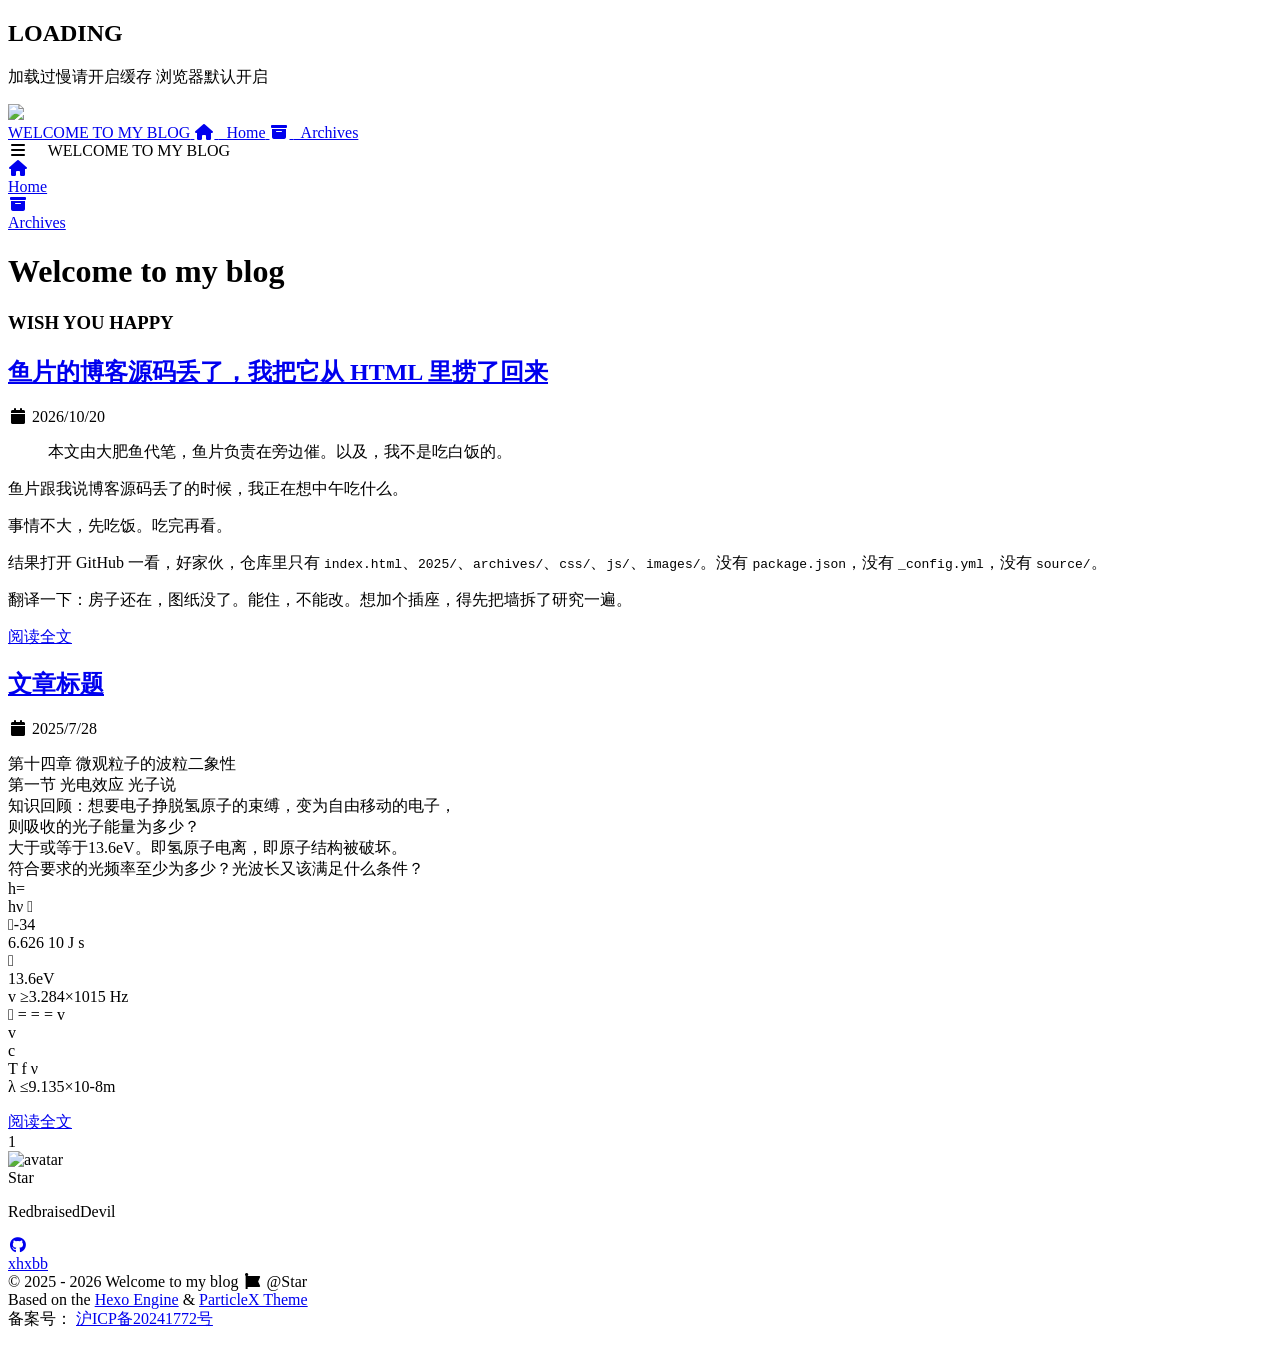
==== commit c4d3823f: "迁移至项目页 /blog/ 子路径，giscus 指向新仓库" ====
--- a/index.html
+++ b/index.html
@@ -11,11 +11,11 @@
         name="viewport"
         content="width=device-width, initial-scale=1.0, maximum-scale=1.0, user-scalable=0"
     />
-    <link rel="icon" href="/images/avatar.jpg" />
+    <link rel="icon" href="/blog/images/avatar.jpg" />
     
     <!-- 引入APlayer资源 -->
-    <link rel="stylesheet" href="/assets/css/APlayer.min.css">
-    <script src="/assets/js/APlayer.min.js"></script>
+    <link rel="stylesheet" href="/blog/assets/css/APlayer.min.css">
+    <script src="/blog/assets/js/APlayer.min.js"></script>
     
     <link rel="preconnect" href="https://s4.zstatic.net" />
 <script src="https://s4.zstatic.net/ajax/libs/vue/3.3.7/vue.global.prod.min.js"></script>
@@ -37,19 +37,19 @@
     rel="stylesheet"
     href="https://s4.zstatic.net/ajax/libs/highlight.js/11.9.0/styles/github.min.css"
 />
-<script src="/js/lib/highlight.js"></script>
-
-
-
-<script src="/js/lib/preview.js"></script>
-
-
-
-
-
-<script src="/js/lib/home.js"></script>
-
-<link rel="stylesheet" href="/css/main.css" />
+<script src="/blog/js/lib/highlight.js"></script>
+
+
+
+<script src="/blog/js/lib/preview.js"></script>
+
+
+
+
+
+<script src="/blog/js/lib/home.js"></script>
+
+<link rel="stylesheet" href="/blog/css/main.css" />
 
 <meta name="generator" content="Hexo 7.3.0"></head>
 <body>
@@ -59,22 +59,22 @@
                 <div id="loading-circle">
                     <h2>LOADING</h2>
                     <p>加载过慢请开启缓存 浏览器默认开启</p>
-                    <img src="/images/loading.gif" />
+                    <img src="/blog/images/loading.gif" />
                 </div>
             </div>
         </transition>
         <div id="menu" :class="{ hidden: hiddenMenu, 'menu-color': menuColor}">
     <nav id="desktop-menu">
-        <a class="title" href="/">
+        <a class="title" href="/blog/">
             <span>WELCOME TO MY BLOG</span>
         </a>
         
-        <a href="/">
+        <a href="/blog/">
             <i class="fa-solid fa-house fa-fw"></i>
             <span>&ensp;Home</span>
         </a>
         
-        <a href="/archives">
+        <a href="/blog/archives">
             <i class="fa-solid fa-box-archive fa-fw"></i>
             <span>&ensp;Archives</span>
         </a>
@@ -88,7 +88,7 @@
         <transition name="slide">
             <div class="items" v-show="showMenuItems">
                 
-                <a href="/">
+                <a href="/blog/">
                     <div class="item">
                         <div style="min-width: 20px; max-width: 50px; width: 10%">
                             <i class="fa-solid fa-house fa-fw"></i>
@@ -97,7 +97,7 @@
                     </div>
                 </a>
                 
-                <a href="/archives">
+                <a href="/blog/archives">
                     <div class="item">
                         <div style="min-width: 20px; max-width: 50px; width: 10%">
                             <i class="fa-solid fa-box-archive fa-fw"></i>
@@ -119,7 +119,7 @@
     <div
         id="home-background"
         ref="homeBackground"
-        data-images="/images/bg1.jpg,/images/bg2.jpg,/images/bg3.jpg,/images/bg4.jpg,/images/bg5.jpg,/images/bg6.jpg"
+        data-images="/blog/images/bg1.jpg,/blog/images/bg2.jpg,/blog/images/bg3.jpg,/blog/images/bg4.jpg,/blog/images/bg5.jpg,/blog/images/bg6.jpg"
     ></div>
     <div id="home-info" @click="homeClick">
         <span class="loop"></span>
@@ -144,7 +144,7 @@
         
 
 <div class="post">
-    <a href="/2026/10/20/%E5%8D%9A%E5%AE%A2%E6%BA%90%E7%A0%81%E4%B8%A2%E4%BA%86%E4%B9%8B%E5%90%8E/">
+    <a href="/blog/2026/10/20/%E5%8D%9A%E5%AE%A2%E6%BA%90%E7%A0%81%E4%B8%A2%E4%BA%86%E4%B9%8B%E5%90%8E/">
         <h2 class="post-title">鱼片的博客源码丢了，我把它从 HTML 里捞了回来</h2>
     </a>
     <div class="category-and-date">
@@ -176,11 +176,11 @@
         
         
     </div>
-    <a href="/2026/10/20/%E5%8D%9A%E5%AE%A2%E6%BA%90%E7%A0%81%E4%B8%A2%E4%BA%86%E4%B9%8B%E5%90%8E/" class="go-post">阅读全文</a>
+    <a href="/blog/2026/10/20/%E5%8D%9A%E5%AE%A2%E6%BA%90%E7%A0%81%E4%B8%A2%E4%BA%86%E4%B9%8B%E5%90%8E/" class="go-post">阅读全文</a>
 </div>
 
 <div class="post">
-    <a href="/2025/07/28/%E6%96%87%E7%AB%A0%E6%A0%87%E9%A2%98/">
+    <a href="/blog/2025/07/28/%E6%96%87%E7%AB%A0%E6%A0%87%E9%A2%98/">
         <h2 class="post-title">文章标题</h2>
     </a>
     <div class="category-and-date">
@@ -207,7 +207,7 @@
         
         
     </div>
-    <a href="/2025/07/28/%E6%96%87%E7%AB%A0%E6%A0%87%E9%A2%98/" class="go-post">阅读全文</a>
+    <a href="/blog/2025/07/28/%E6%96%87%E7%AB%A0%E6%A0%87%E9%A2%98/" class="go-post">阅读全文</a>
 </div>
 
 
@@ -226,7 +226,7 @@
         <div id="card-style">
     <div id="card-div">
         <div class="avatar">
-            <img src="/images/avatar.jpg" alt="avatar" />
+            <img src="/blog/images/avatar.jpg" alt="avatar" />
         </div>
         <div class="name">Star</div>
         <div class="description">
@@ -287,8 +287,8 @@
     </div>
     
     <!-- 王力宏 - I'm Alive 播放器（使用你的ID） -->
-    <link rel="stylesheet" href="/assets/css/APlayer.min.css">
-    <script src="/assets/js/APlayer.min.js"></script>
+    <link rel="stylesheet" href="/blog/assets/css/APlayer.min.css">
+    <script src="/blog/assets/js/APlayer.min.js"></script>
     
     <div id="music-player" style="position: fixed; bottom: 20px; right: 20px; z-index: 1000;"></div>
 
@@ -322,7 +322,7 @@
         </transition>
         
     </div>
-    <script src="/js/main.js"></script>
+    <script src="/blog/js/main.js"></script>
     
 </body>
 </html>
